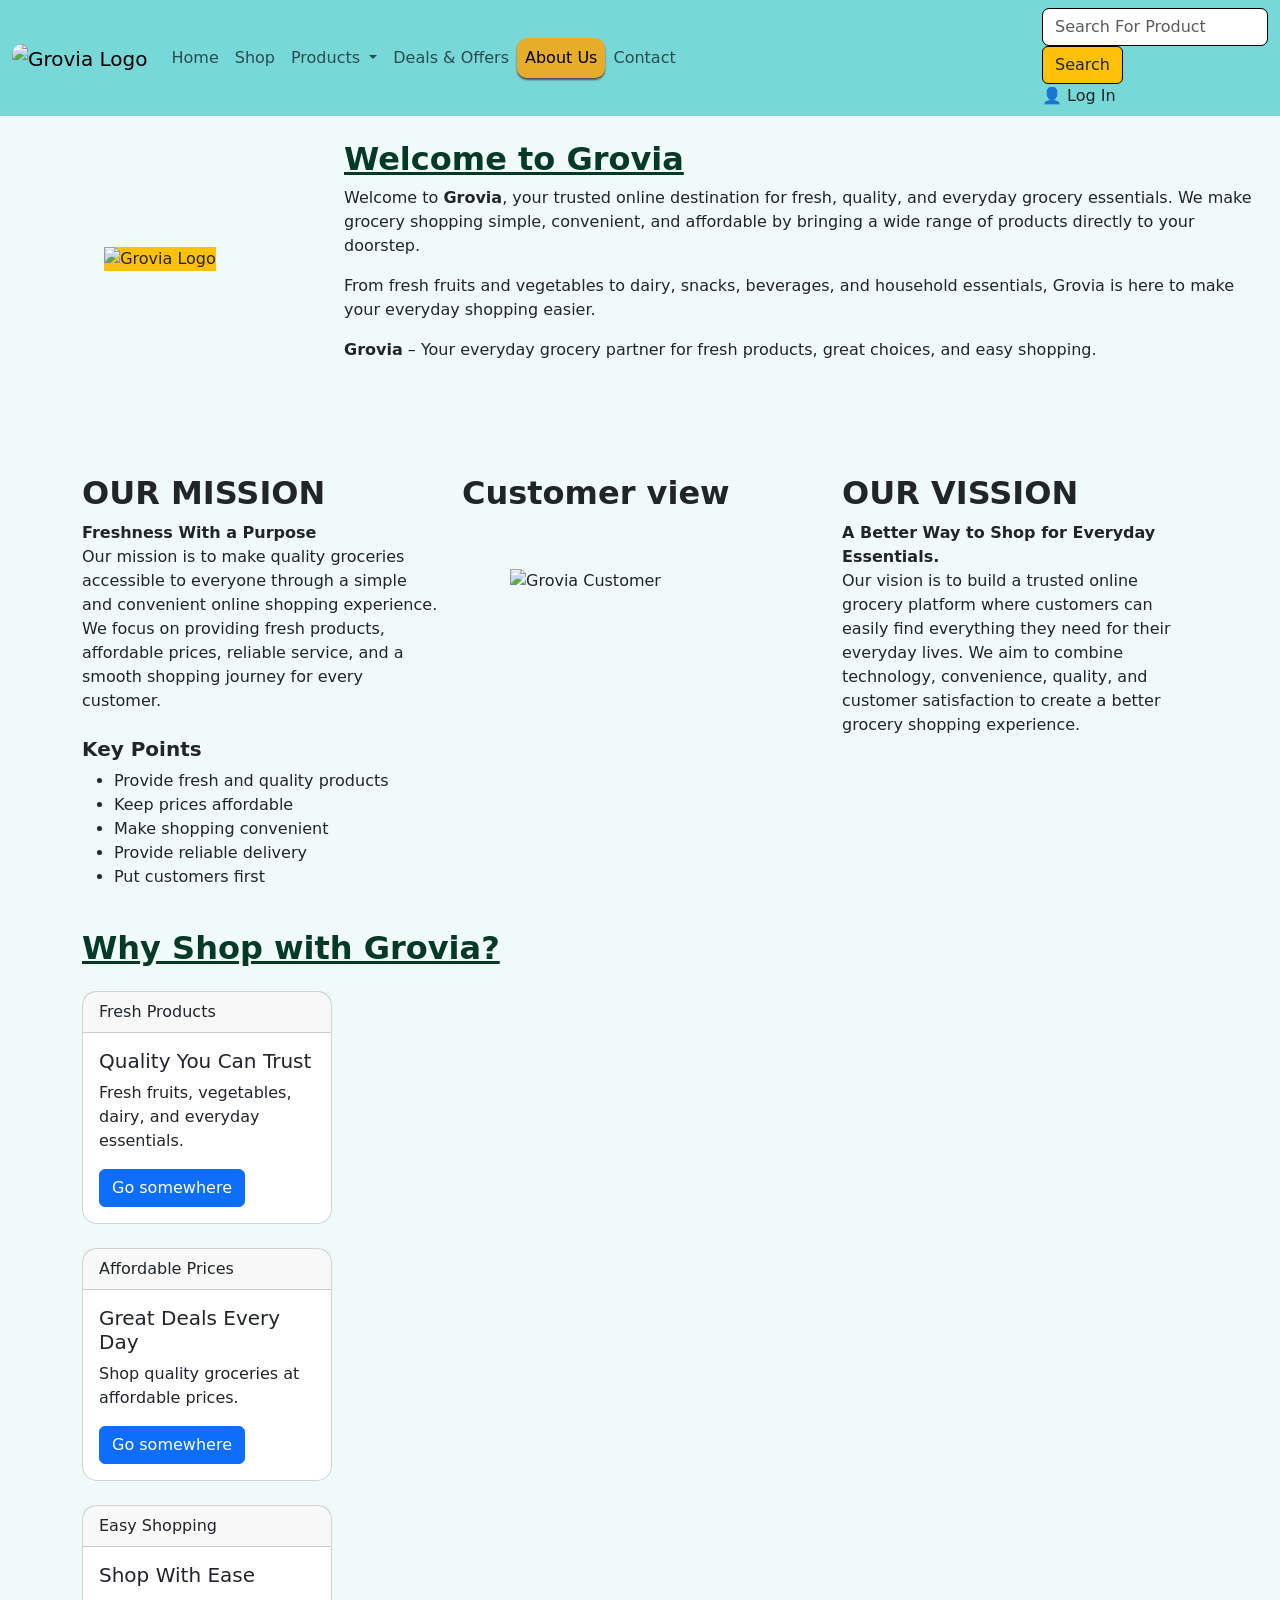
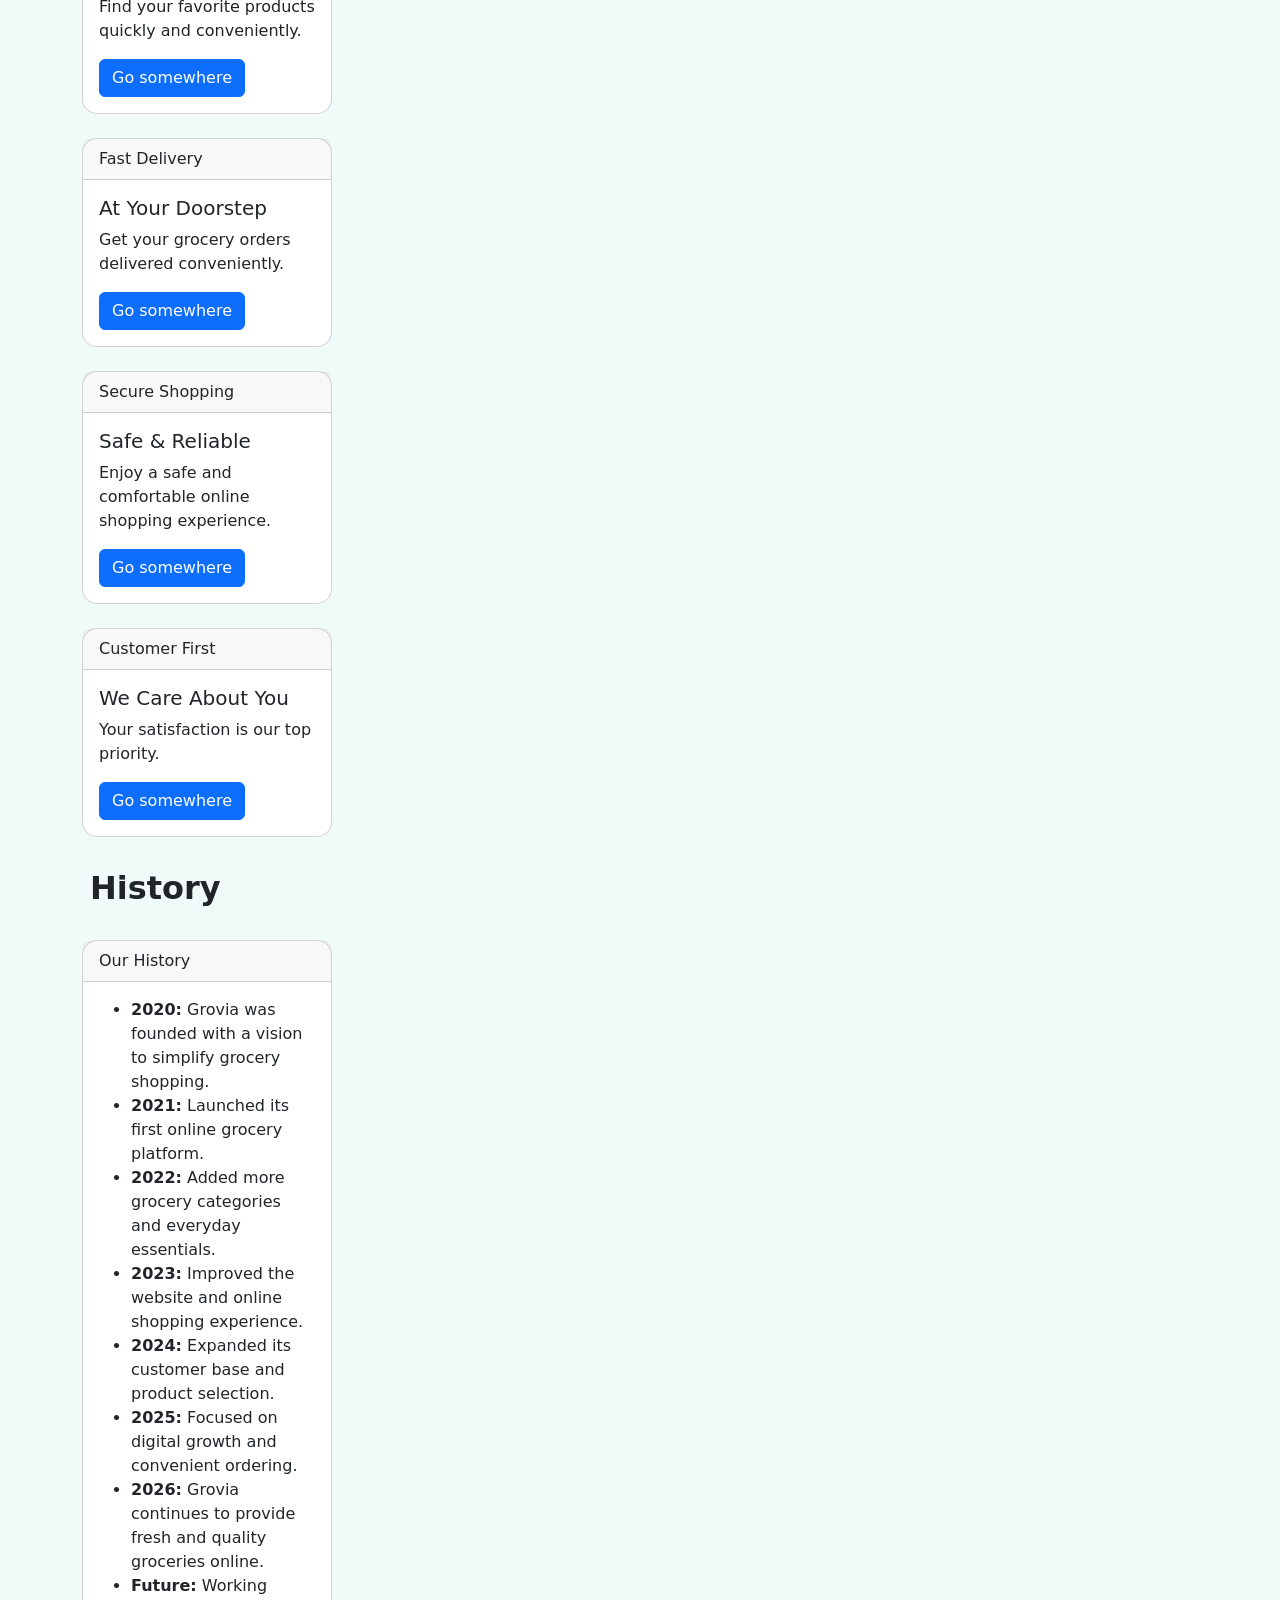
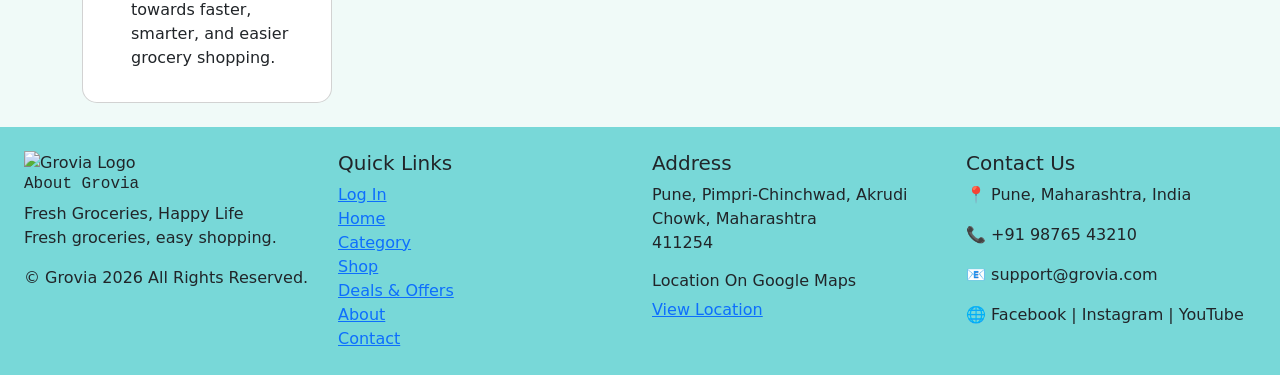
==== about.html @ 3ba9dde8 "Learning and builting the bootstrao website" ====
<!doctype html>
<html lang="en">

<head>

    <meta charset="utf-8">

    <meta name="viewport" content="width=device-width, initial-scale=1">

    <title>Grovia - About Us</title>

    <!-- Bootstrap 5.3 -->

    <link href="https://cdn.jsdelivr.net/npm/bootstrap@5.3.8/dist/css/bootstrap.min.css" rel="stylesheet"
        integrity="sha384-sRIl4kxILFvY47J16cr9ZwB07vP4J8+LH7qKQnuqkuIAvNWLzeN8tE5YBujZqJLB" crossorigin="anonymous">

    <!-- Google Font -->

    <link href="https://fonts.googleapis.com/css2?family=Poppins:wght@400;500;600;700&display=swap" rel="stylesheet">

    <!-- CSS -->

    <link href="css/index.css" rel="stylesheet" type="text/css">

</head>


<body class="body">


    <!-- ================= NAVBAR ================= -->

    <header>

        <nav class="navbar navbar-expand-lg bg-color">

            <div class="container-fluid">


                <!-- Logo -->

                <a class="navbar-brand" href="index.html">

                    <img src="images/logo_3.png" alt="Grovia Logo" class="logo">

                </a>


                <!-- Mobile Menu -->

                <button class="navbar-toggler" type="button" data-bs-toggle="collapse"
                    data-bs-target="#navbarSupportedContent" aria-controls="navbarSupportedContent"
                    aria-expanded="false" aria-label="Toggle navigation">

                    <span class="navbar-toggler-icon"></span>

                </button>


                <!-- Navbar Content -->

                <div class="collapse navbar-collapse" id="navbarSupportedContent">


                    <!-- Navigation -->

                    <ul class="navbar-nav me-auto mb-2 mb-lg-0">

                        <li class="nav-item">

                            <a class="nav-link" href="index.html">
                                Home
                            </a>

                        </li>


                        <li class="nav-item">

                            <a class="nav-link" href="shop.html">
                                Shop
                            </a>

                        </li>


                        <li class="nav-item dropdown">

                            <a class="nav-link dropdown-toggle" href="category.html" role="button"
                                data-bs-toggle="dropdown" aria-expanded="false">

                                Products

                            </a>


                            <ul class="dropdown-menu">

                                <li>
                                    <a class="dropdown-item" href="fruits_vegies.html">
                                        Fruits & Vegetables
                                    </a>
                                </li>

                                <li>
                                    <a class="dropdown-item" href="grains_rice_staples.html">
                                        Grains, Rice & Staples
                                    </a>
                                </li>

                                <li>
                                    <a class="dropdown-item" href="dairy_eggs.html">
                                        Dairy & Eggs
                                    </a>
                                </li>

                                <li>
                                    <a class="dropdown-item" href="bakery.html">
                                        Bakery
                                    </a>
                                </li>

                                <li>
                                    <a class="dropdown-item" href="spices.html">
                                        Masala & Spices
                                    </a>
                                </li>

                                <li>
                                    <a class="dropdown-item" href="snacks&biscuits.html">
                                        Snacks & Biscuits
                                    </a>
                                </li>

                                <li>
                                    <a class="dropdown-item" href="frozen.html">
                                        Frozen & Ready Food
                                    </a>
                                </li>

                                <li>
                                    <a class="dropdown-item" href="beaverages.html">
                                        Beverages
                                    </a>
                                </li>

                            </ul>

                        </li>


                        <li class="nav-item">

                            <a class="nav-link" href="deals_and_offers.html">
                                Deals & Offers
                            </a>

                        </li>


                        <li class="nav-item">

                            <a class="nav-link active bg_color_1" href="about.html">
                                About Us
                            </a>

                        </li>


                        <li class="nav-item">

                            <a class="nav-link" href="contact.html">
                                Contact
                            </a>

                        </li>

                    </ul>


                    <!-- Search + Login -->

                    <div class="nav-right">


                        <form class="search-form" role="search">

                            <input class="form-control area" type="search" placeholder="Search For Product"
                                aria-label="Search">

                            <button class="btn btn-color btn_hover" type="submit">
                                Search
                            </button>

                        </form>


                        <a class="nav-link login-link" href="login.html">

                            👤 Log In

                        </a>

                    </div>

                </div>

            </div>

        </nav>

    </header>


    <!-- ================= MAIN ================= -->

    <main class="main-bg">


        <!-- ================= WELCOME SECTION ================= -->

        <section>

            <div class="container-fluid">

                <div class="row align-items-center">


                    <!-- Logo -->

                    <div class="col-12 col-md-3 mb-4 text-center">

                        <img src="images/logo_3.png" alt="Grovia Logo" class="img-fluid about-logo bg-warning">

                    </div>


                    <!-- Content -->

                    <div class="col-12 col-md-9 p-4 mb-4">

                        <h2 class="fw-bold text-col">
                            Welcome to Grovia
                        </h2>


                        <p>

                            Welcome to <b>Grovia</b>, your trusted online
                            destination for fresh, quality, and everyday
                            grocery essentials. We make grocery shopping
                            simple, convenient, and affordable by bringing
                            a wide range of products directly to your
                            doorstep.

                        </p>


                        <p>

                            From fresh fruits and vegetables to dairy,
                            snacks, beverages, and household essentials,
                            Grovia is here to make your everyday shopping
                            easier.

                        </p>


                        <p>

                            <b>Grovia</b> – Your everyday grocery partner
                            for fresh products, great choices, and easy
                            shopping.

                        </p>

                    </div>

                </div>

            </div>

        </section>


        <!-- ================= MISSION ================= -->

        <section class="histort-bg-color">

            <div class="container-fluid ab-us mb-4">

                <div class="container">

                    <div class="row">

                        <div class="col-12 col-md-4">

                            <h2 class="mt-5 fw-bold">
                                OUR MISSION
                            </h2>


                            <b>
                                Freshness With a Purpose
                            </b>


                            <p>

                                Our mission is to make quality groceries
                                accessible to everyone through a simple
                                and convenient online shopping experience.
                                We focus on providing fresh products,
                                affordable prices, reliable service,
                                and a smooth shopping journey for every
                                customer.

                            </p>


                            <h5 class="mt-4 fw-bold">
                                Key Points
                            </h5>


                            <ul>

                                <li>
                                    Provide fresh and quality products
                                </li>

                                <li>
                                    Keep prices affordable
                                </li>

                                <li>
                                    Make shopping convenient
                                </li>

                                <li>
                                    Provide reliable delivery
                                </li>

                                <li>
                                    Put customers first
                                </li>

                            </ul>

                        </div>


                        <!-- Empty columns kept from original -->

                        <div class="col-12 col-md-4 mb-4 mt-4">

                            <h2 class="mt-4 fw-bold">Customer view</h2>

                            <img src="images/about_img.png" alt="Grovia Customer" class="img-fluid about-image p-5">

                        </div>

                        <div class="col-12 col-md-4">
                            <h2 class="mt-5 fw-bold">
                                OUR VISSION
                            </h2>


                            <b>
                                A Better Way to Shop for Everyday Essentials.
                            </b>


                            <p>

                                Our vision is to build a trusted online grocery platform where customers can easily find
                                everything they need for their everyday lives. We aim to combine technology,
                                convenience, quality, and customer satisfaction to create a better grocery shopping
                                experience.

                            </p>



                        </div>

                    </div>

                </div>

            </div>

        </section>

        <section>
            <div class="container">
                <h2 class="fw-bold text-col">
                    Why Shop with Grovia?
                </h2>

                <h6> </h6>
                <div class="col-md-9 mt-4 mb-4">
                    <div class="card">
                        <div class="card-header">
                            Fresh Products
                        </div>
                        <div class="card-body">
                            <h5 class="card-title">Quality You Can Trust</h5>
                            <p class="card-text">Fresh fruits, vegetables, dairy, and everyday essentials.
                            </p>
                            <a href="#" class="btn btn-primary">Go somewhere</a>
                        </div>
                    </div>
                </div>
                <div class="col-md-9  mt-4 mb-4">
                    <div class="card">
                        <div class="card-header">
                            Affordable Prices
                        </div>
                        <div class="card-body">
                            <h5 class="card-title">Great Deals Every Day</h5>
                            <p class="card-text">Shop quality groceries at affordable prices.
                            </p>
                            <a href="#" class="btn btn-primary">Go somewhere</a>
                        </div>
                    </div>
                </div>
                <div class="col-md-9  mt-4 mb-4">
                    <div class="card">
                        <div class="card-header">
                            Easy Shopping
                        </div>
                        <div class="card-body">
                            <h5 class="card-title">Shop With Ease</h5>
                            <p class="card-text">Find your favorite products quickly and conveniently.
                            </p>
                            <a href="#" class="btn btn-primary">Go somewhere</a>
                        </div>
                    </div>
                </div>
                <div class="col-md-9  mt-4 mb-4">
                    <div class="card">
                        <div class="card-header">
                            Fast Delivery
                        </div>
                        <div class="card-body">
                            <h5 class="card-title">At Your Doorstep</h5>
                            <p class="card-text">Get your grocery orders delivered conveniently.
                            </p>
                            <a href="#" class="btn btn-primary">Go somewhere</a>
                        </div>
                    </div>
                </div>
                <div class="col-md-9  mt-4 mb-4">
                    <div class="card">
                        <div class="card-header">
                            Secure Shopping
                        </div>
                        <div class="card-body">
                            <h5 class="card-title">Safe & Reliable</h5>
                            <p class="card-text">Enjoy a safe and comfortable online shopping experience.</p>
                            <a href="#" class="btn btn-primary">Go somewhere</a>
                        </div>
                    </div>
                </div>
                <div class="col-md-9 mt-4 mb-4">
                    <div class="card">
                        <div class="card-header">
                            Customer First
                        </div>
                        <div class="card-body">
                            <h5 class="card-title">We Care About You</h5>
                            <p class="card-text">Your satisfaction is our top priority.
                            </p>
                            <a href="#" class="btn btn-primary">Go somewhere</a>
                        </div>
                    </div>
                </div>



            </div>


        </section>

        <section class="histort-bg-color mt-4 ">
            <div class="container mt-4 ">
                <h2 class="fw-bold mb-4  p-2">History</h2>
                <div class="card">
                    <div class="card-header">
                        Our History
                    </div>

                    <div class="card-body">
                        <ul>
                            <li><b>2020:</b> Grovia was founded with a vision to simplify grocery shopping.</li>
                            <li><b>2021:</b> Launched its first online grocery platform.</li>
                            <li><b>2022:</b> Added more grocery categories and everyday essentials.</li>
                            <li><b>2023:</b> Improved the website and online shopping experience.</li>
                            <li><b>2024:</b> Expanded its customer base and product selection.</li>
                            <li><b>2025:</b> Focused on digital growth and convenient ordering.</li>
                            <li><b>2026:</b> Grovia continues to provide fresh and quality groceries online.</li>
                            <li><b>Future:</b> Working towards faster, smarter, and easier grocery shopping.</li>
                        </ul>
                    </div>
                </div>


            </div>
            <footer>

                <div class="container-fluid mt-4 p-4 footer_bg">

                    <div class="row g-4">


                        <!-- About -->

                        <div class="col-12 col-sm-6 col-md-3">

                            <img src="images/logo_3.png" alt="Grovia Logo" class="img-fluid footer-logo">

                            <h6 class="font-monospace">
                                About Grovia
                            </h6>

                            <p class="fw-normal">
                                Fresh Groceries, Happy Life<br>
                                Fresh groceries, easy shopping.
                            </p>

                            <p>
                                &copy; Grovia 2026 All Rights Reserved.
                            </p>

                        </div>


                        <!-- Quick Links -->

                        <div class="col-12 col-sm-6 col-md-3 mt-4">

                            <h5>
                                Quick Links
                            </h5>

                            <a href="login.html">Log In</a><br>
                            <a href="index.html">Home</a><br>
                            <a href="category.html">Category</a><br>
                            <a href="shop.html">Shop</a><br>
                            <a href="deals_and_offers.html">
                                Deals & Offers
                            </a><br>
                            <a href="about.html">About</a><br>
                            <a href="contact.html">Contact</a>

                        </div>


                        <!-- Address -->

                        <div class="col-12 col-sm-6 col-md-3 mt-4">

                            <h5>
                                Address
                            </h5>

                            <p>
                                Pune, Pimpri-Chinchwad, Akrudi
                                <br>
                                Chowk, Maharashtra
                                <br>
                                411254
                            </p>

                            <h6>
                                Location On Google Maps
                            </h6>

                            <a href="https://maps.app.goo.gl/uKdk3tE8tC76kfeY9" target="_blank">
                                View Location
                            </a>

                        </div>


                        <!-- Contact -->

                        <div class="col-12 col-sm-6 col-md-3 mt-4">

                            <h5>
                                Contact Us
                            </h5>

                            <p>
                                📍 Pune, Maharashtra, India
                            </p>

                            <p>
                                📞 +91 98765 43210
                            </p>

                            <p>
                                📧 support@grovia.com
                            </p>

                            <p>
                                🌐 Facebook | Instagram | YouTube
                            </p>

                        </div>

                    </div>

                </div>

            </footer>

        </section>

    </main>


    <!-- Bootstrap JS -->

    <script src="https://cdn.jsdelivr.net/npm/bootstrap@5.3.8/dist/js/bootstrap.bundle.min.js"
        integrity="sha384-FKyoEForCGlyvwx9Hj09JcYn3nv7wiPVlz7YYwJrWVcXK/BmnVDxM+D2scQbITxI" crossorigin="anonymous">
        </script>

</body>

</html>
---- css/index.css ----
.bg-color {
    background-color: rgb(120, 216, 216);
}

.logo {
    width: 100px;
    height: 60px;
    border-radius: 10px;
}

.btn-color {
    background-color: #FFC107;
    border: 1px solid black;
}

.btn_hover:hover {
    color: black;
    background-color: #DA9100;
}



.area:hover {
    border: 2px solid black;
    background-color: rgb(241, 238, 238);
}

.area {
    border: 1px solid black;
    border-radius: 7px;
}

.bg_color_1 {
    background-color: rgb(230, 173, 42);
    border-radius: 10px;
    box-shadow: 0px 2px 2px rgb(81, 80, 84);
}

.align {
    align-items: center;
}

.slider {
    width: 100%;
    height: 500px;
    object-fit: fill;
}

.border_slider {
    border: 1px solid black;
    box-shadow: 2px 2px 2px gray;
}

.main-bg {
    background-color: #F0FAF8;
}

.text-col {
    color: #043927;
    text-decoration-line: underline;
}

.card {
    width: 250px;
    border-radius: 15px;
}

.c_hover:hover {
    background-color: rgb(227, 225, 225);
    box-shadow: 1px 2px 1px #816bc1;

}

.bg-prod {
    background-color: rgb(209, 235, 255);

}

.footer_bg {
    background-color: rgb(120, 216, 216);
}
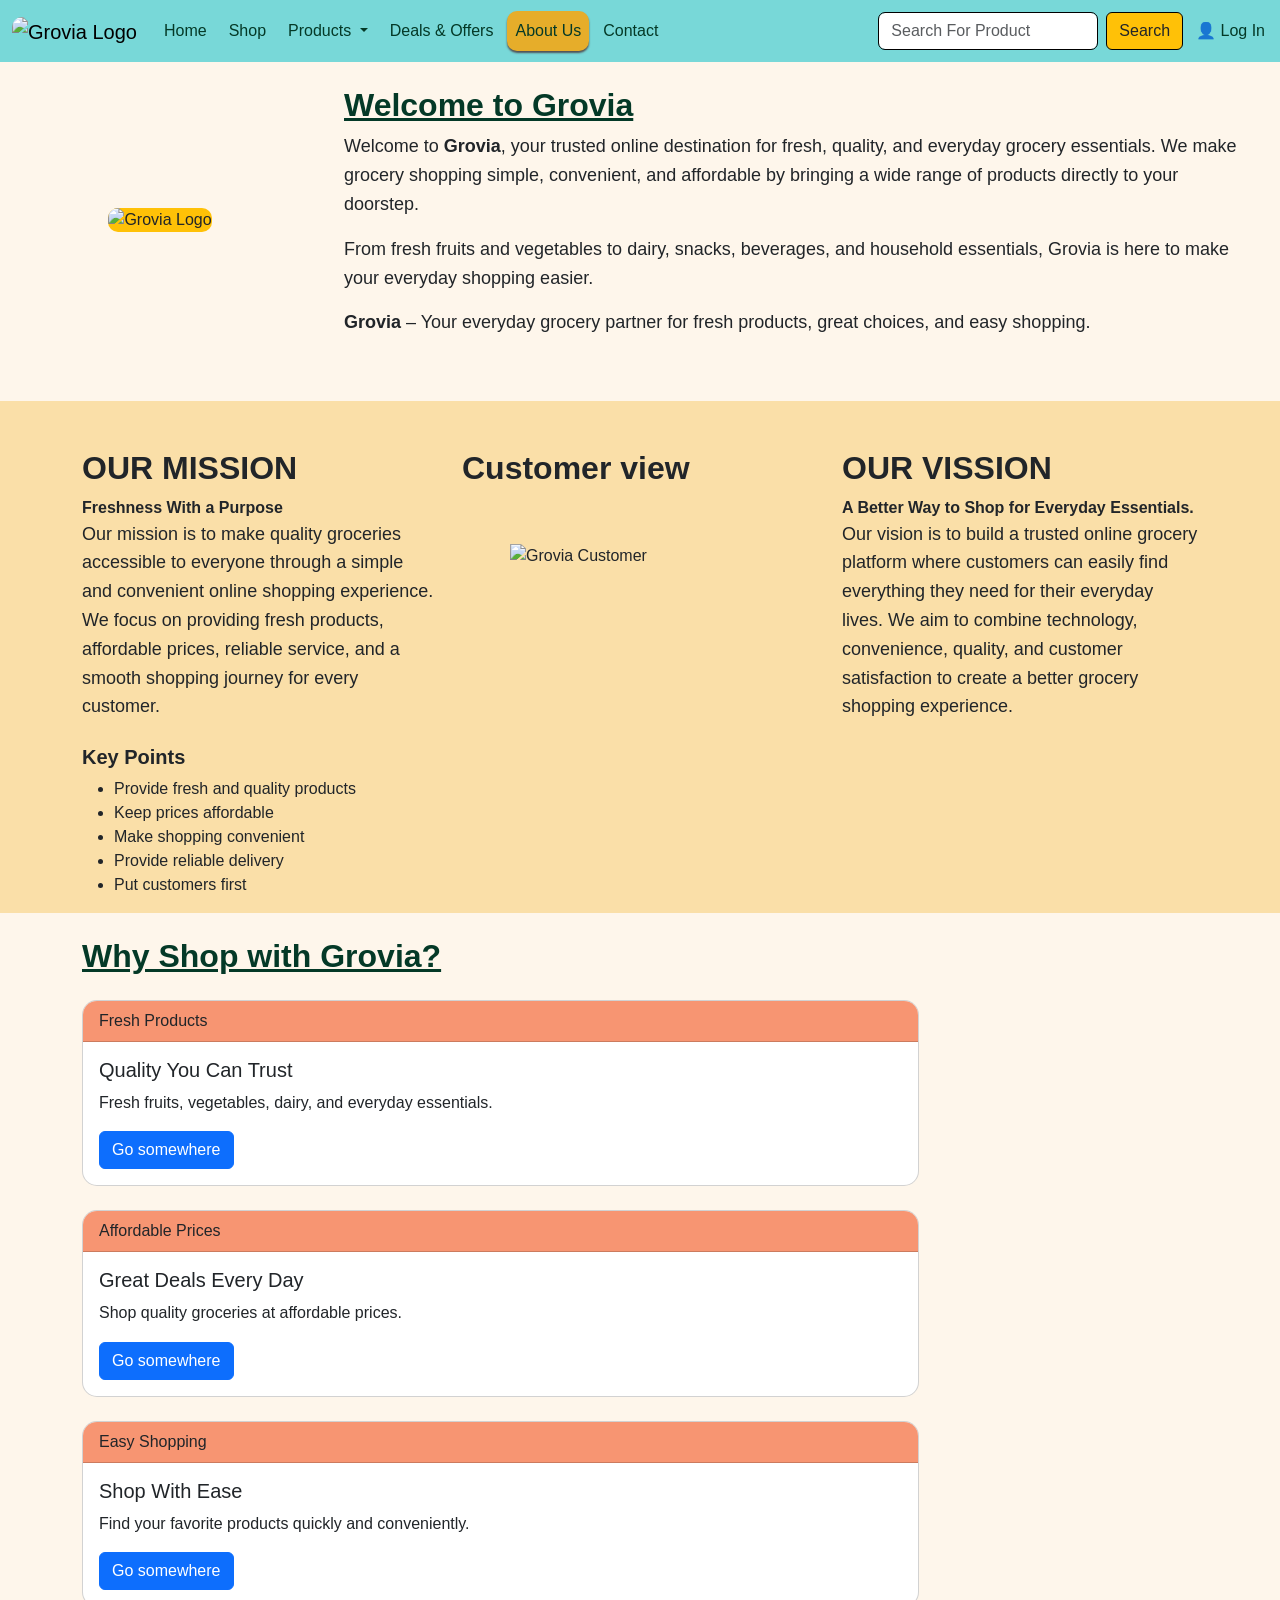
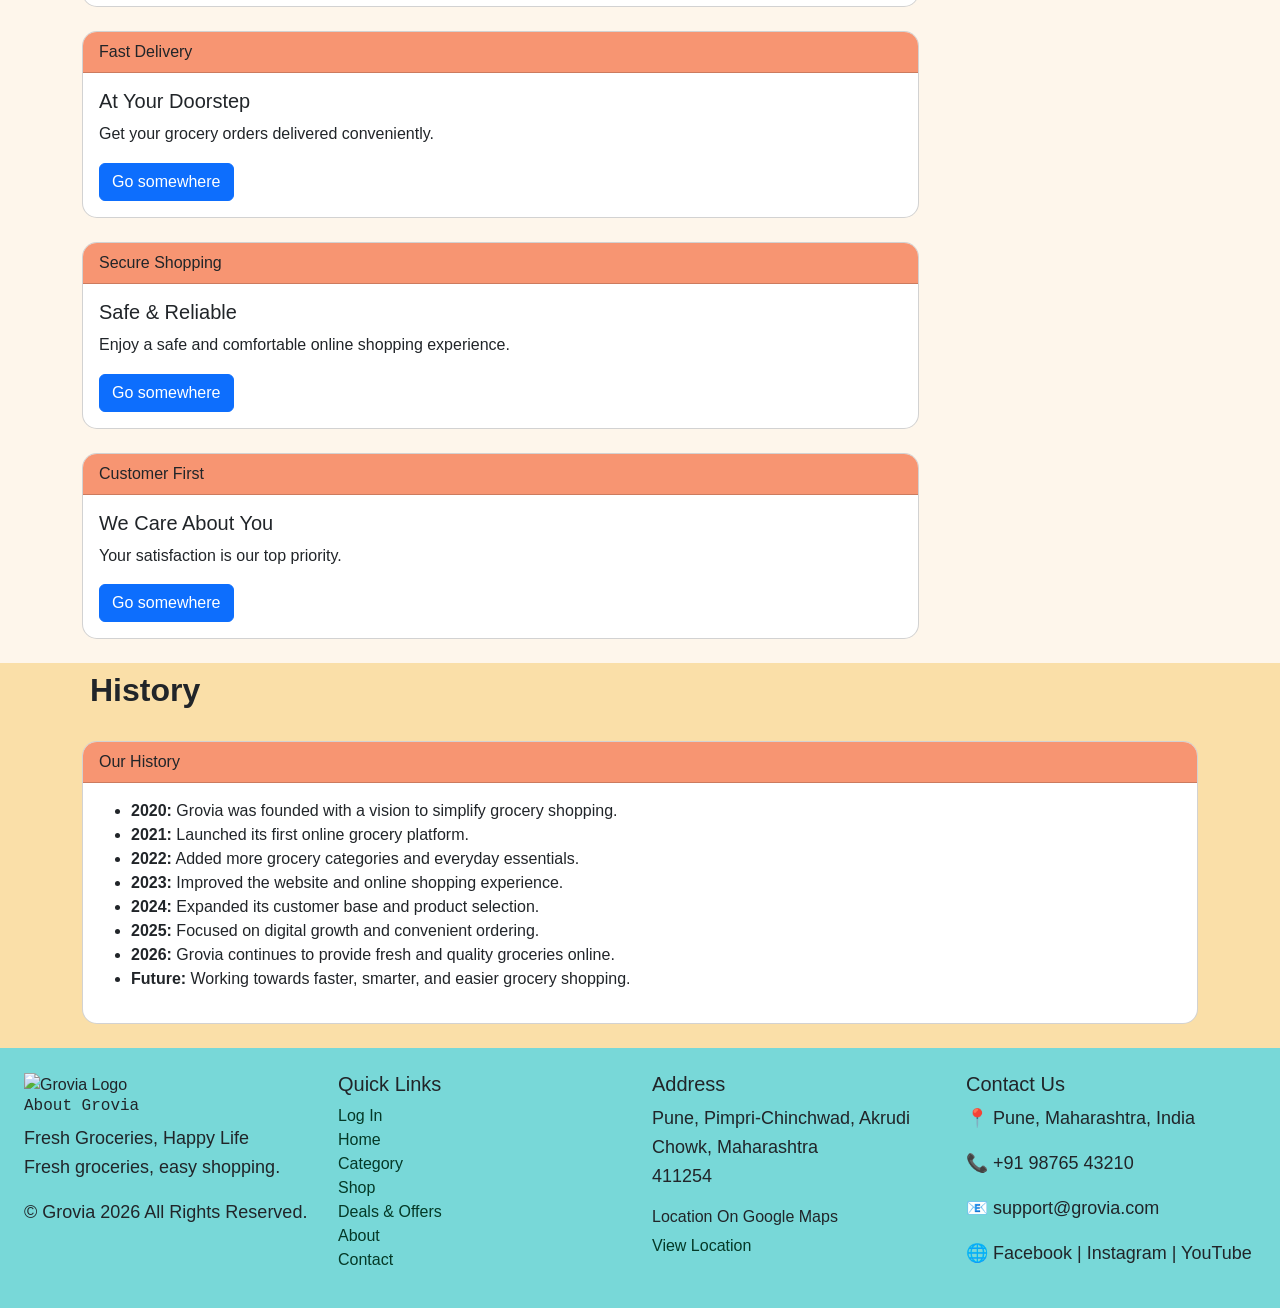
==== commit c0fd4b60: "Made new changes in project" ====
--- a/about.html
+++ b/about.html
@@ -13,6 +13,8 @@
 
     <link href="https://cdn.jsdelivr.net/npm/bootstrap@5.3.8/dist/css/bootstrap.min.css" rel="stylesheet"
         integrity="sha384-sRIl4kxILFvY47J16cr9ZwB07vP4J8+LH7qKQnuqkuIAvNWLzeN8tE5YBujZqJLB" crossorigin="anonymous">
+
+    <link rel="stylesheet" href="https://cdn.jsdelivr.net/npm/bootstrap-icons@1.13.1/font/bootstrap-icons.min.css">
 
     <!-- Google Font -->
 
--- a/css/index.css
+++ b/css/index.css
@@ -1,3 +1,33 @@
+/* ========================================
+   GENERAL
+======================================== */
+
+* {
+    box-sizing: border-box;
+}
+
+html {
+    width: 100%;
+    overflow-x: hidden;
+}
+
+body {
+    margin: 0;
+    padding: 0;
+    width: 100%;
+    overflow-x: hidden;
+    font-family: 'Poppins', sans-serif;
+}
+
+.main-bg {
+    background-color: rgb(254, 246, 235);
+}
+
+
+/* ========================================
+   NAVBAR
+======================================== */
+
 .bg-color {
     background-color: rgb(120, 216, 216);
 }
@@ -6,29 +36,27 @@
     width: 100px;
     height: 60px;
     border-radius: 10px;
-}
-
-.btn-color {
-    background-color: #FFC107;
-    border: 1px solid black;
-}
-
-.btn_hover:hover {
-    color: black;
-    background-color: #DA9100;
-}
-
-
-
-.area:hover {
-    border: 2px solid black;
-    background-color: rgb(241, 238, 238);
-}
-
-.area {
-    border: 1px solid black;
-    border-radius: 7px;
-}
+    object-fit: contain;
+}
+
+
+/* Navbar links */
+
+.nav-link {
+    color: #043927 !important;
+    font-weight: 500;
+    margin: 3px;
+    border-radius: 10px;
+    transition: 0.3s;
+}
+
+.nav-link:hover {
+    color: black !important;
+    background-color: rgb(230, 173, 42);
+}
+
+
+/* Active link */
 
 .bg_color_1 {
     background-color: rgb(230, 173, 42);
@@ -36,14 +64,72 @@
     box-shadow: 0px 2px 2px rgb(81, 80, 84);
 }
 
-.align {
+
+/* Mobile navbar button */
+
+.navbar-toggler {
+    border: 2px solid #043927;
+}
+
+.navbar-toggler:focus {
+    box-shadow: none;
+}
+
+
+/* ========================================
+   SEARCH + LOGIN
+======================================== */
+
+.nav-right {
+    display: flex;
     align-items: center;
-}
+    gap: 10px;
+}
+
+.search-form {
+    display: flex;
+    align-items: center;
+    gap: 8px;
+}
+
+.area {
+    width: 220px;
+    border: 1px solid black;
+    border-radius: 7px;
+}
+
+.area:hover {
+    border: 2px solid black;
+    background-color: rgb(241, 238, 238);
+}
+
+
+/* Search button */
+
+.btn-color {
+    background-color: #FFC107;
+    border: 1px solid black;
+    white-space: nowrap;
+}
+
+.btn_hover:hover {
+    color: black;
+    background-color: #DA9100;
+}
+
+.login-link {
+    white-space: nowrap;
+}
+
+
+/* ========================================
+   SLIDER
+======================================== */
 
 .slider {
     width: 100%;
     height: 500px;
-    object-fit: fill;
+    object-fit: cover;
 }
 
 .border_slider {
@@ -51,31 +137,339 @@
     box-shadow: 2px 2px 2px gray;
 }
 
-.main-bg {
-    background-color: #F0FAF8;
+
+/* ========================================
+   ABOUT SECTION
+======================================== */
+
+.about-logo {
+    width: 220px;
+    max-width: 80%;
+    border-radius: 10px;
 }
 
 .text-col {
     color: #043927;
-    text-decoration-line: underline;
-}
+    text-decoration: underline;
+}
+
+
+/* Paragraph */
+
+p {
+    font-size: 18px;
+    line-height: 1.6;
+}
+
+/*Image*/
+
+.about-image {
+    width: 100%;
+    height: auto;
+}
+
+
+
+/* ========================================
+   PRODUCTS
+======================================== */
+
+.bg-prod {
+    background-color: rgb(246, 235, 215);
+    padding-top: 1px;
+}
+
+
+/* Card */
 
 .card {
-    width: 250px;
+    width: 100%;
+    height: 100%;
     border-radius: 15px;
-}
+    overflow: hidden;
+}
+
+.card-header {
+    background-color: rgb(247, 149, 114)
+}
+
+/* Card hover */
 
 .c_hover:hover {
     background-color: rgb(227, 225, 225);
-    box-shadow: 1px 2px 1px #816bc1;
-
-}
-
-.bg-prod {
-    background-color: rgb(209, 235, 255);
-
-}
+    box-shadow: 1px 2px 8px #d3d0dc;
+}
+
+
+/* Product image */
+
+.product-img {
+    width: 100%;
+    height: 200px;
+    object-fit: contain;
+    padding: 10px;
+}
+
+
+/* Product paragraph */
+
+.card-text {
+    font-size: 16px;
+}
+
+
+/* ========================================
+   FOOTER
+======================================== */
 
 .footer_bg {
     background-color: rgb(120, 216, 216);
+}
+
+.footer-logo {
+    width: 200px;
+    max-width: 100%;
+}
+
+footer a {
+    color: #043927;
+    text-decoration: none;
+}
+
+footer a:hover {
+    color: #DA9100;
+    text-decoration: underline;
+}
+
+
+/* ========================================
+   TABLET
+   768px - 991px
+======================================== */
+
+@media (max-width: 991.98px) {
+
+
+    /* Navbar */
+
+    .navbar-nav {
+        padding-top: 10px;
+    }
+
+    .nav-right {
+        width: 100%;
+        display: flex;
+        flex-direction: column;
+        align-items: stretch;
+        margin-top: 10px;
+        padding-bottom: 10px;
+    }
+
+
+    /* Search */
+
+    .search-form {
+        width: 100%;
+    }
+
+    .area {
+        width: 100%;
+        min-width: 0;
+    }
+
+
+    /* Login */
+
+    .login-link {
+        width: 100%;
+        text-align: center;
+    }
+
+
+    /* Slider */
+
+    .slider {
+        height: 350px;
+    }
+
+
+    /* About logo */
+
+    .about-logo {
+        width: 180px;
+    }
+
+}
+
+
+/* ========================================
+   MOBILE
+   Below 768px
+======================================== */
+
+@media (max-width: 767.98px) {
+
+
+    /* Navbar logo */
+
+    .logo {
+        width: 90px;
+        height: 55px;
+    }
+
+
+    /* Navbar links */
+
+    .nav-link {
+        padding: 8px 12px;
+    }
+
+
+    /* Slider */
+
+    .slider {
+        height: 220px;
+        object-fit: cover;
+    }
+
+    .border_slider {
+        box-shadow: none;
+    }
+
+
+    /* About */
+
+    .about-section {
+        padding: 10px 0;
+    }
+
+    .about-logo {
+        width: 160px;
+    }
+
+    .about-section p {
+        font-size: 16px;
+    }
+
+    .text-col {
+        font-size: 24px;
+    }
+
+
+    /* Products */
+
+    .bg-prod h3 {
+        font-size: 22px;
+    }
+
+    .product-img {
+        height: 180px;
+    }
+
+    .card-text {
+        font-size: 15px;
+    }
+
+
+    /* Footer */
+
+    .footer_bg {
+        text-align: center;
+    }
+
+    .footer-logo {
+        width: 160px;
+    }
+
+    footer p {
+        font-size: 15px;
+    }
+
+}
+
+
+/* ========================================
+   SMALL MOBILE
+   Below 576px
+======================================== */
+
+@media (max-width: 575.98px) {
+
+
+    /* Container */
+
+    .container-fluid {
+        padding-left: 12px;
+        padding-right: 12px;
+    }
+
+
+    /* Logo */
+
+    .logo {
+        width: 80px;
+        height: 50px;
+    }
+
+
+    /* Search */
+
+    .search-form {
+        width: 100%;
+        display: flex;
+        flex-direction: column;
+        gap: 8px;
+    }
+
+    .area {
+        width: 100%;
+        height: 42px;
+    }
+
+    .search-form .btn {
+        width: 100%;
+        height: 42px;
+    }
+
+
+    /* Slider */
+
+    .slider {
+        height: 180px;
+    }
+
+
+    /* About */
+
+    .text-col {
+        font-size: 22px;
+    }
+
+    .about-section p {
+        font-size: 15px;
+    }
+
+
+    /* Product */
+
+    .product-img {
+        height: 200px;
+    }
+
+
+    /* Footer */
+
+    .footer_bg {
+        padding: 25px 15px !important;
+    }
+
+    footer h5 {
+        margin-top: 10px;
+    }
+
+}
+
+.histort-bg-color {
+
+    background-color: #fadfa8;
 }
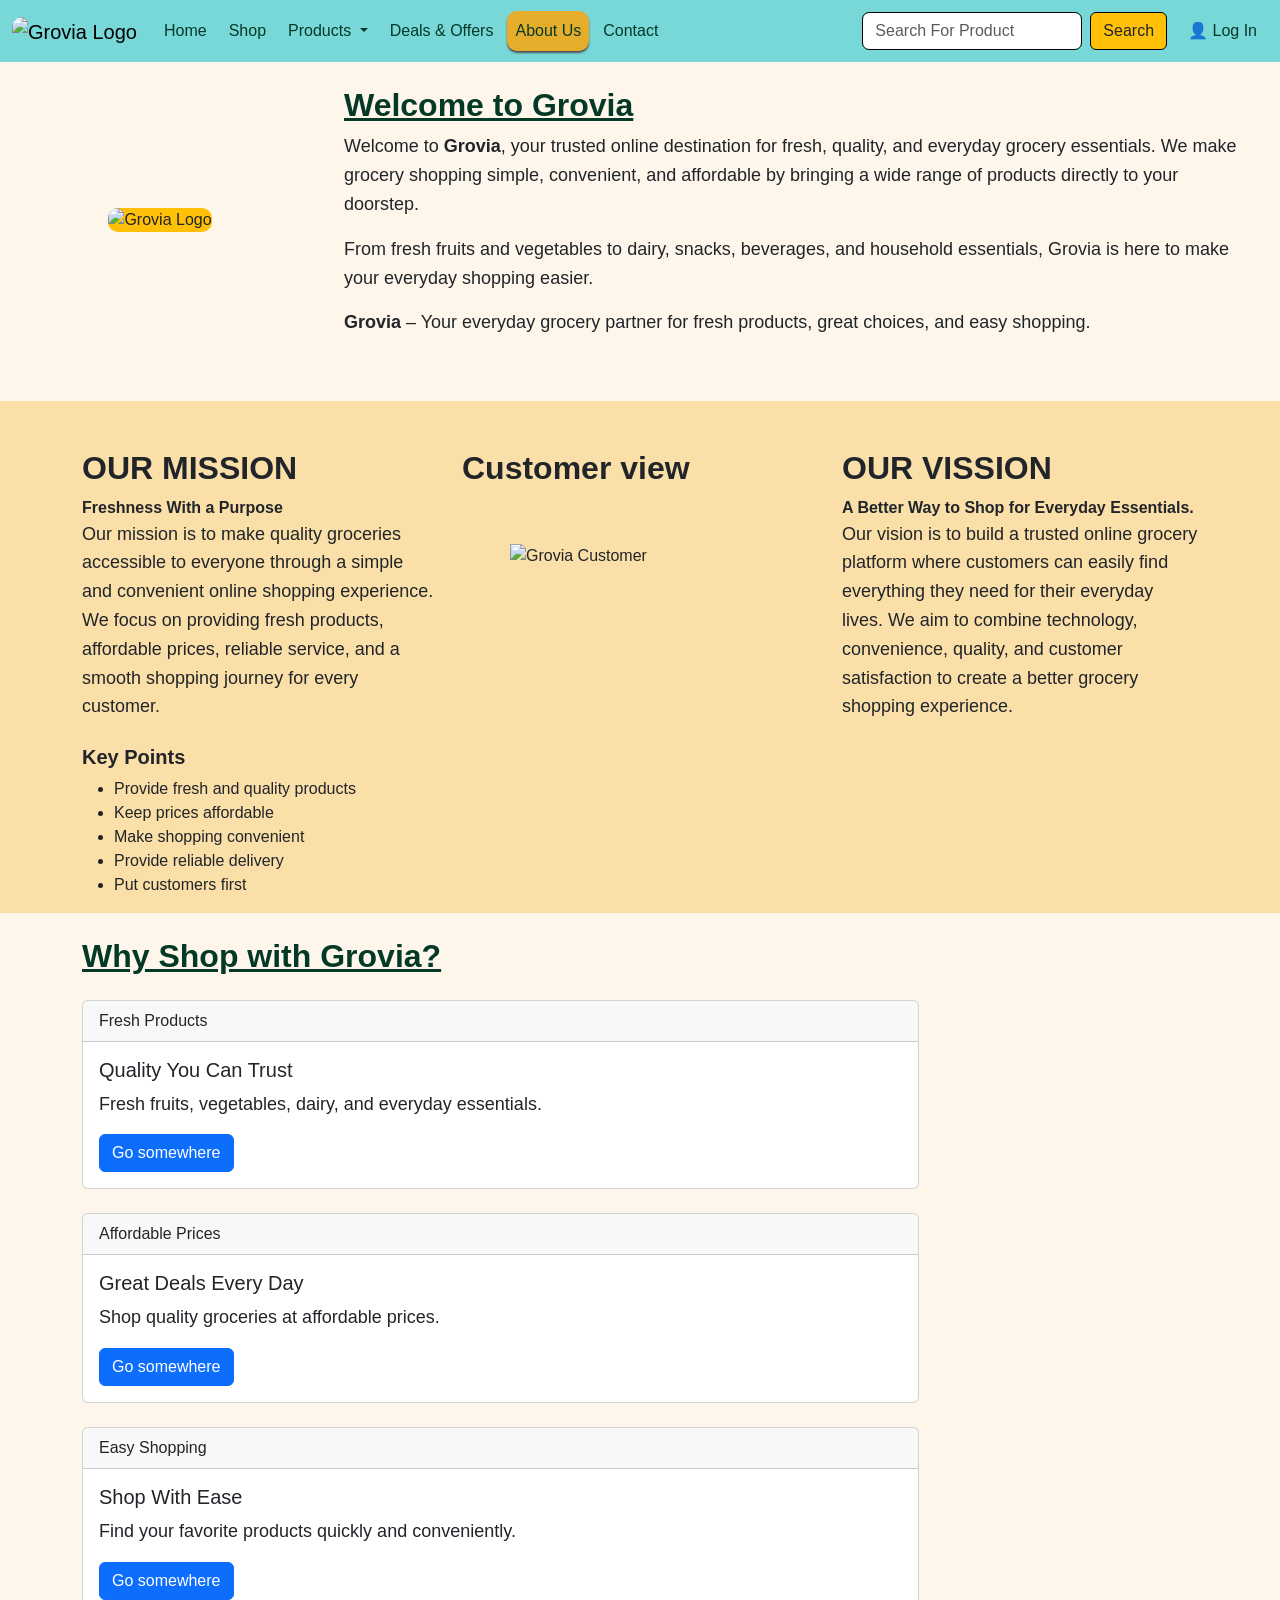
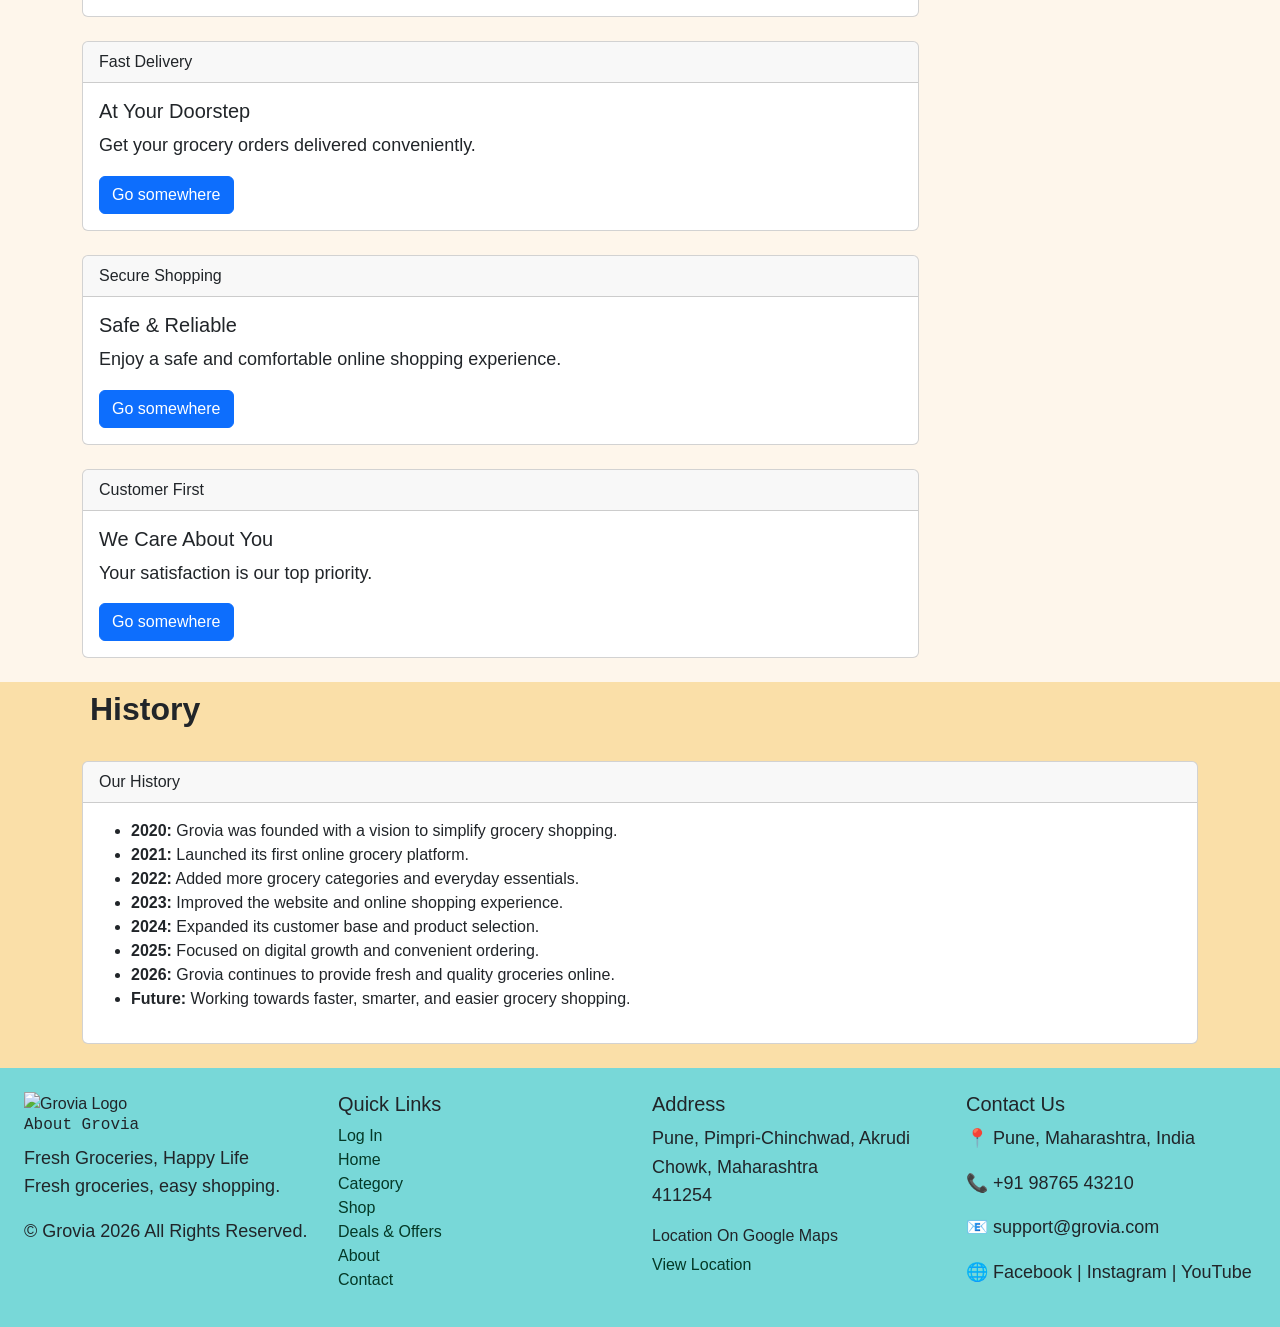
==== commit 39ea7549: "Bootstrap Project (Grovia)" ====
--- a/about.html
+++ b/about.html
@@ -15,6 +15,7 @@
         integrity="sha384-sRIl4kxILFvY47J16cr9ZwB07vP4J8+LH7qKQnuqkuIAvNWLzeN8tE5YBujZqJLB" crossorigin="anonymous">
 
     <link rel="stylesheet" href="https://cdn.jsdelivr.net/npm/bootstrap-icons@1.13.1/font/bootstrap-icons.min.css">
+
 
     <!-- Google Font -->
 
@@ -197,7 +198,7 @@
                         </form>
 
 
-                        <a class="nav-link login-link" href="login.html">
+                        <a class="nav-link login-link p-2" href="login.html">
 
                             👤 Log In
 
--- a/css/index.css
+++ b/css/index.css
@@ -1,6 +1,6 @@
-/* ========================================
+/* =-=-=-=-=-=-=-=-==-==-===-==-===-==-=-====-=-=-=-=-=-=-=--=-=-=-=-=-=-===-=-=-=-=-=-=--=-=
    GENERAL
-======================================== */
+=-=-=-=-=-=-=-=-==-==-===-==-===-==-=-====-=-=-=-=-=-=-=--=-=-=-=-=-=-===-=-=-=-=-=-=--=-= */
 
 * {
     box-sizing: border-box;
@@ -24,9 +24,9 @@
 }
 
 
-/* ========================================
+/* =-=-=-=-=-=-=-=-==-==-===-==-===-==-=-====-=-=-=-=-=-=-=--=-=-=-=-=-=-===-=-=-=-=-=-=--=-=
    NAVBAR
-======================================== */
+=-=-=-=-=-=-=-=-==-==-===-==-===-==-=-====-=-=-=-=-=-=-=--=-=-=-=-=-=-===-=-=-=-=-=-=--=-= */
 
 .bg-color {
     background-color: rgb(120, 216, 216);
@@ -76,9 +76,9 @@
 }
 
 
-/* ========================================
+/* =-=-=-=-=-=-=-=-==-==-===-==-===-==-=-====-=-=-=-=-=-=-=--=-=-=-=-=-=-===-=-=-=-=-=-=--=-=
    SEARCH + LOGIN
-======================================== */
+=-=-=-=-=-=-=-=-==-==-===-==-===-==-=-====-=-=-=-=-=-=-=--=-=-=-=-=-=-===-=-=-=-=-=-=--=-= */
 
 .nav-right {
     display: flex;
@@ -122,25 +122,26 @@
 }
 
 
-/* ========================================
+/* =-=-=-=-=-=-=-=-==-==-===-==-===-==-=-====-=-=-=-=-=-=-=--=-=-=-=-=-=-===-=-=-=-=-=-=--=-=
    SLIDER
-======================================== */
+=-=-=-=-=-=-=-=-==-==-===-==-===-==-=-====-=-=-=-=-=-=-=--=-=-=-=-=-=-===-=-=-=-=-=-=--=-= */
 
 .slider {
     width: 100%;
     height: 500px;
-    object-fit: cover;
+    object-position: fit;
 }
 
 .border_slider {
     border: 1px solid black;
     box-shadow: 2px 2px 2px gray;
-}
-
-
-/* ========================================
+    border-radius: 0px 0px 40px 0px;
+}
+
+
+/* =-=-=-=-=-=-=-=-==-==-===-==-===-==-=-====-=-=-=-=-=-=-=--=-=-=-=-=-=-===-=-=-=-=-=-=--=-=
    ABOUT SECTION
-======================================== */
+=-=-=-=-=-=-=-=-==-==-===-==-===-==-=-====-=-=-=-=-=-=-=--=-=-=-=-=-=-===-=-=-=-=-=-=--=-= */
 
 .about-logo {
     width: 220px;
@@ -161,39 +162,123 @@
     line-height: 1.6;
 }
 
-/*Image*/
+
+/* Image */
 
 .about-image {
     width: 100%;
     height: auto;
 }
 
-
-
-/* ========================================
+.about_border {
+    border-bottom: 1px solid gray;
+}
+
+
+/* =-=-=-=-=-=-=-=-==-==-===-==-===-==-=-====-=-=-=-=-=-=-=--=-=-=-=-=-=-===-=-=-=-=-=-=--=-=
    PRODUCTS
-======================================== */
+=-=-=-=-=-=-=-=-==-==-===-==-===-==-=-====-=-=-=-=-=-=-=--=-=-=-=-=-=-===-=-=-=-=-=-=--=-= */
 
 .bg-prod {
     background-color: rgb(246, 235, 215);
-    padding-top: 1px;
-}
-
-
-/* Card */
-
-.card {
+    padding: 20px 0;
+}
+
+.product-section {
+    margin-bottom: 30px;
+}
+
+.section-title {
+    display: flex;
+    justify-content: space-between;
+    align-items: center;
+    margin: 10px 0 15px;
+    padding: 0 5px;
+}
+
+.section-title h3 {
+    margin: 0;
+    color: #043927;
+}
+
+.section-title a {
+    color: #043927;
+    font-weight: 600;
+    text-decoration: none;
+}
+
+.section-title a:hover {
+    color: #DA9100;
+    text-decoration: underline;
+}
+
+.product-row {
+    display: flex;
+    gap: 15px;
+    flex-wrap: wrap;
+}
+
+.product-card {
+    width: calc(20% - 12px);
+    min-height: 420px;
+    padding: 12px;
+    border: 1px solid #ddd;
+    border-radius: 15px;
+    background-color: white;
+    display: flex;
+    flex-direction: column;
+}
+
+.product-img {
     width: 100%;
-    height: 100%;
-    border-radius: 15px;
+    height: 190px;
+    object-fit: contain;
+    padding: 5px;
+    border-radius: 10px;
+}
+
+.product-card h5 {
+    margin-top: 10px;
+    margin-bottom: 5px;
+    font-size: 18px;
+    white-space: nowrap;
     overflow: hidden;
-}
-
-.card-header {
-    background-color: rgb(247, 149, 114)
-}
-
-/* Card hover */
+    text-overflow: ellipsis;
+}
+
+.rating {
+    font-size: 14px;
+    margin: 3px 0;
+}
+
+.price {
+    font-size: 18px;
+    font-weight: 600;
+    margin: 8px 0;
+}
+
+.price span {
+    color: gray;
+    font-size: 14px;
+    text-decoration: line-through;
+    margin-left: 5px;
+}
+
+.price b {
+    color: green;
+    font-size: 13px;
+    margin-left: 5px;
+}
+
+.quantity {
+    font-size: 14px;
+    margin-bottom: 12px;
+}
+
+.product-card .btn {
+    width: 100%;
+    margin-top: auto;
+}
 
 .c_hover:hover {
     background-color: rgb(227, 225, 225);
@@ -201,26 +286,46 @@
 }
 
 
-/* Product image */
-
-.product-img {
-    width: 100%;
-    height: 200px;
-    object-fit: contain;
-    padding: 10px;
-}
-
-
-/* Product paragraph */
-
-.card-text {
-    font-size: 16px;
-}
-
-
-/* ========================================
+/* Product cards - Tablet / Small Desktop */
+
+@media (max-width: 1199.98px) {
+    .product-card {
+        width: calc(33.33% - 10px);
+    }
+}
+
+
+/* Product cards - Mobile */
+
+@media (max-width: 767.98px) {
+    .product-card {
+        width: calc(50% - 8px);
+        min-height: 400px;
+    }
+
+    .product-img {
+        height: 170px;
+    }
+}
+
+
+/* Product cards - Small Mobile */
+
+@media (max-width: 575.98px) {
+    .product-card {
+        width: 100%;
+        min-height: 390px;
+    }
+
+    .product-img {
+        height: 200px;
+    }
+}
+
+
+/* =-=-=-=-=-=-=-=-==-==-===-==-===-==-=-====-=-=-=-=-=-=-=--=-=-=-=-=-=-===-=-=-=-=-=-=--=-=
    FOOTER
-======================================== */
+=-=-=-=-=-=-=-=-==-==-===-==-===-==-=-====-=-=-=-=-=-=-=--=-=-=-=-=-=-===-=-=-=-=-=-=--=-= */
 
 .footer_bg {
     background-color: rgb(120, 216, 216);
@@ -242,13 +347,12 @@
 }
 
 
-/* ========================================
+/* =-=-=-=-=-=-=-=-==-==-===-==-===-==-=-====-=-=-=-=-=-=-=--=-=-=-=-=-=-===-=-=-=-=-=-=--=-=
    TABLET
    768px - 991px
-======================================== */
+=-=-=-=-=-=-=-=-==-==-===-==-===-==-=-====-=-=-=-=-=-=-=--=-=-=-=-=-=-===-=-=-=-=-=-=--=-= */
 
 @media (max-width: 991.98px) {
-
 
     /* Navbar */
 
@@ -298,17 +402,15 @@
     .about-logo {
         width: 180px;
     }
-
-}
-
-
-/* ========================================
+}
+
+
+/* =-=-=-=-=-=-=-=-==-==-===-==-===-==-=-====-=-=-=-=-=-=-=--=-=-=-=-=-=-===-=-=-=-=-=-=--=-=
    MOBILE
    Below 768px
-======================================== */
+=-=-=-=-=-=-=-=-==-==-===-==-===-==-=-====-=-=-=-=-=-=-=--=-=-=-=-=-=-===-=-=-=-=-=-=--=-= */
 
 @media (max-width: 767.98px) {
-
 
     /* Navbar logo */
 
@@ -384,17 +486,15 @@
     footer p {
         font-size: 15px;
     }
-
-}
-
-
-/* ========================================
+}
+
+
+/* =-=-=-=-=-=-=-=-==-==-===-==-===-==-=-====-=-=-=-=-=-=-=--=-=-=-=-=-=-===-=-=-=-=-=-=--=-=
    SMALL MOBILE
    Below 576px
-======================================== */
+=-=-=-=-=-=-=-=-==-==-===-==-===-==-=-====-=-=-=-=-=-=-=--=-=-=-=-=-=-===-=-=-=-=-=-=--=-= */
 
 @media (max-width: 575.98px) {
-
 
     /* Container */
 
@@ -466,10 +566,13 @@
     footer h5 {
         margin-top: 10px;
     }
-
-}
+}
+
+
+/* =-=-=-=-=-=-=-=-==-==-===-==-===-==-=-====-=-=-=-=-=-=-=--=-=-=-=-=-=-===-=-=-=-=-=-=--=-=
+   HISTORY BACKGROUND COLOR
+=-=-=-=-=-=-=-=-==-==-===-==-===-==-=-====-=-=-=-=-=-=-=--=-=-=-=-=-=-===-=-=-=-=-=-=--=-= */
 
 .histort-bg-color {
-
     background-color: #fadfa8;
 }
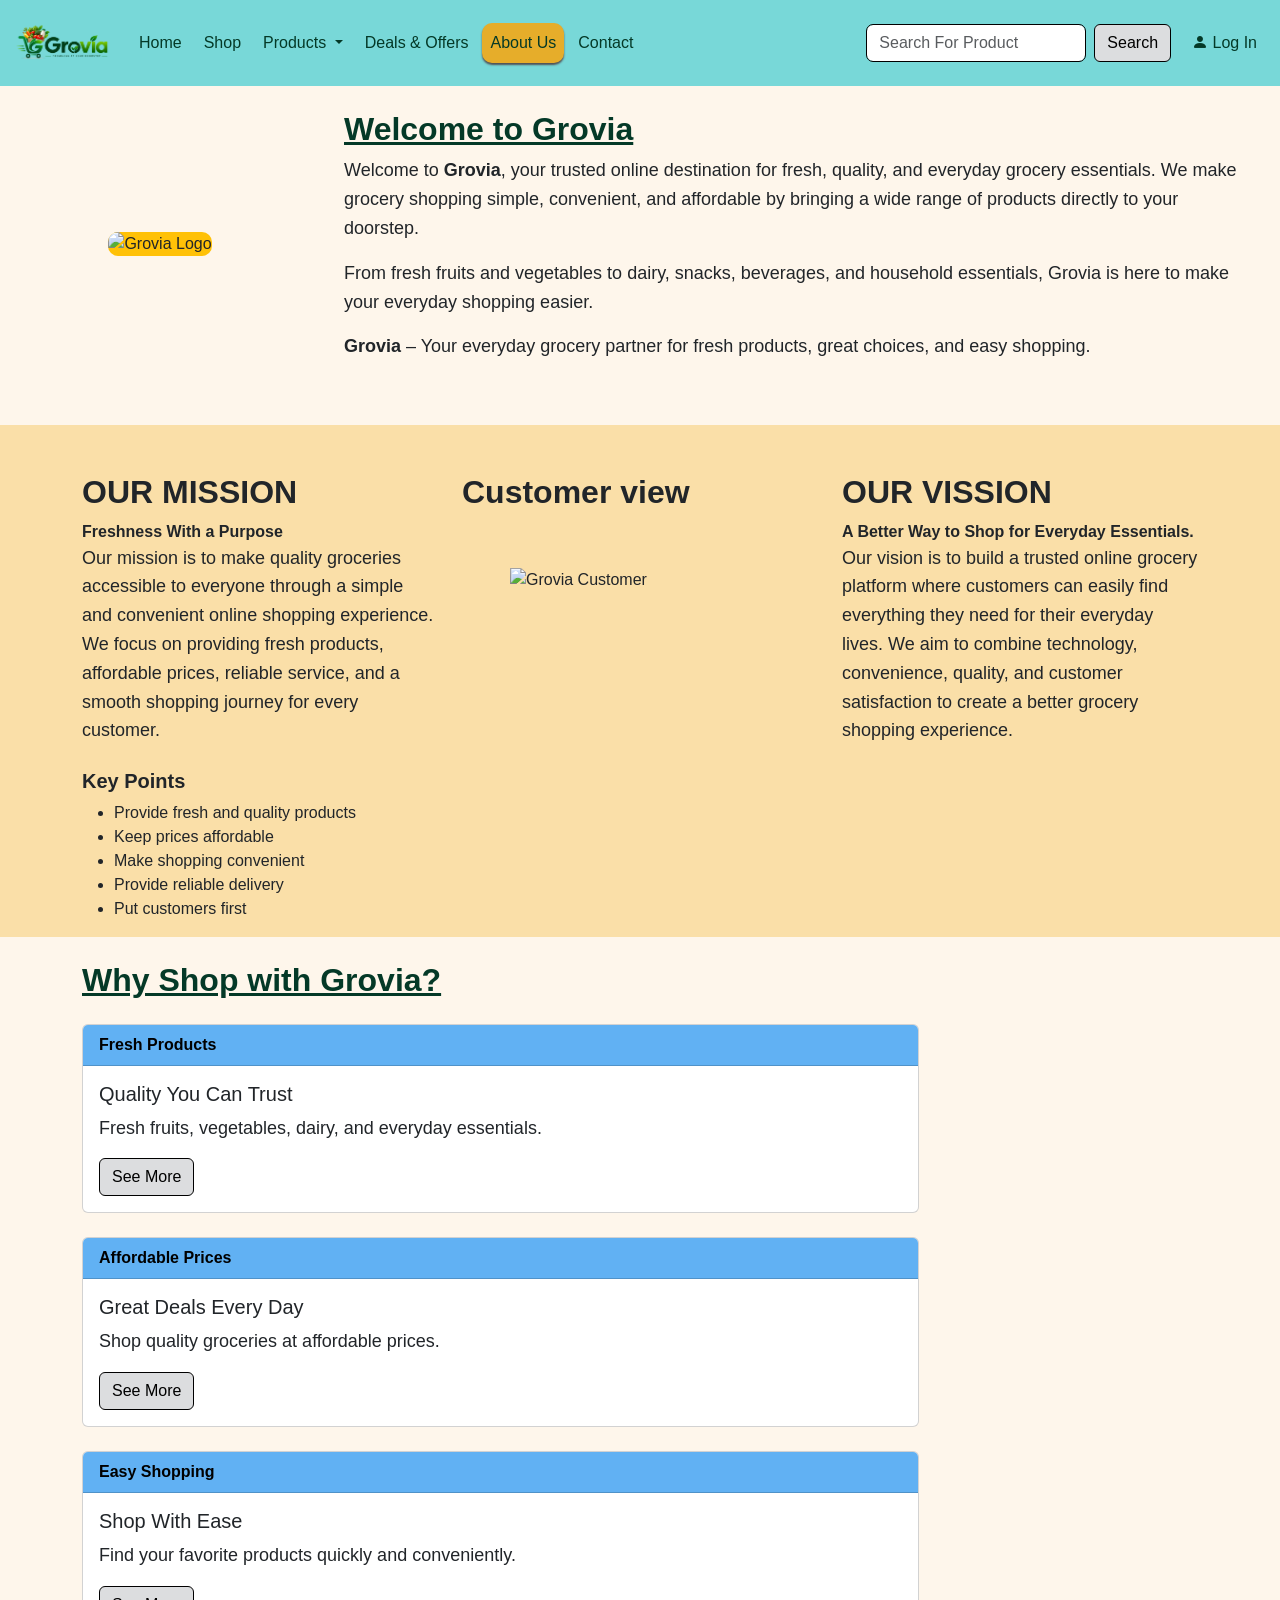
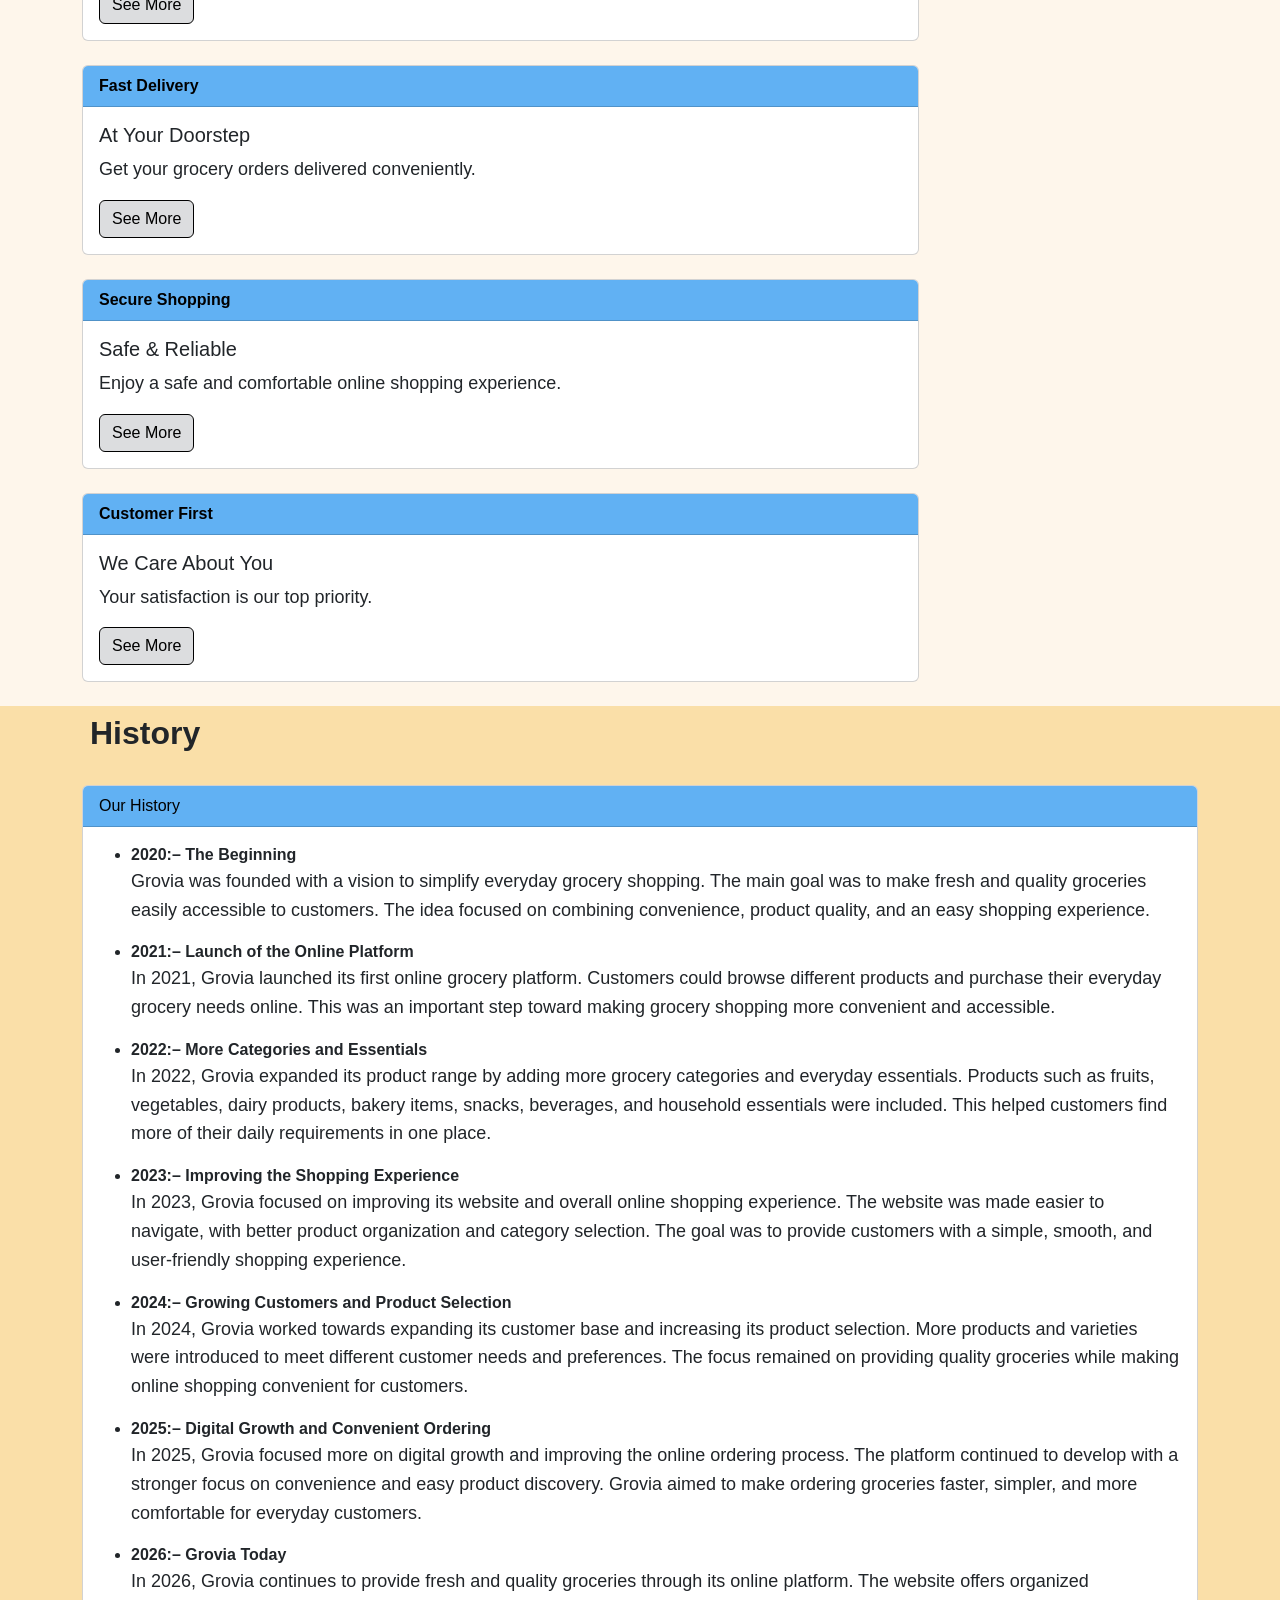
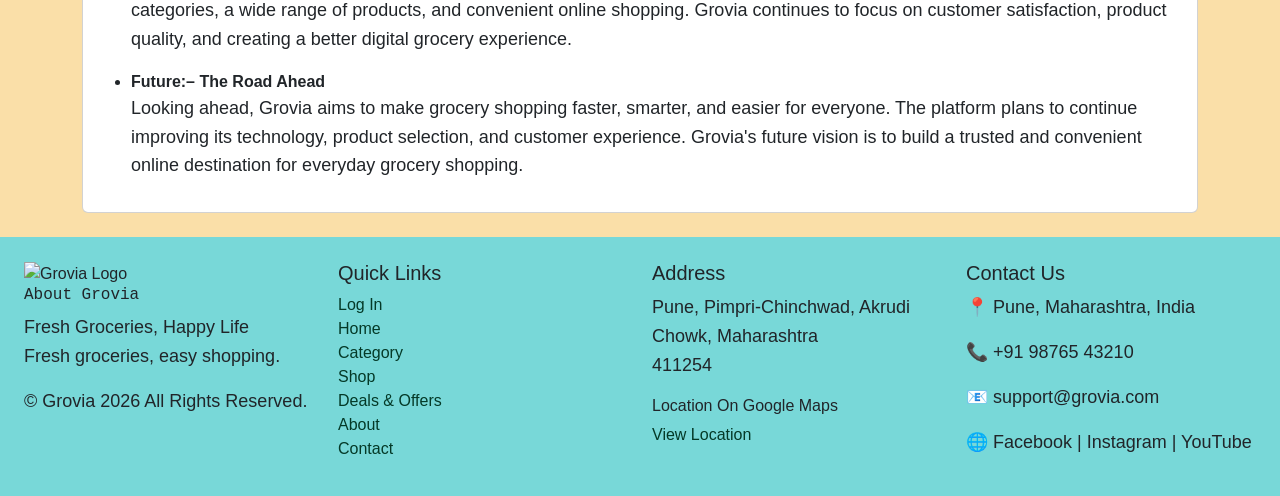
==== commit 8acc46a5: "Bootstrap Project ( Grovia )" ====
--- a/about.html
+++ b/about.html
@@ -44,7 +44,7 @@
 
                 <a class="navbar-brand" href="index.html">
 
-                    <img src="images/logo_3.png" alt="Grovia Logo" class="logo">
+                    <img src="Images/logo_3.png" alt="Grovia Logo" class="logo">
 
                 </a>
 
@@ -185,23 +185,17 @@
 
                     <div class="nav-right">
 
-
                         <form class="search-form" role="search">
-
                             <input class="form-control area" type="search" placeholder="Search For Product"
                                 aria-label="Search">
 
                             <button class="btn btn-color btn_hover" type="submit">
                                 Search
                             </button>
-
                         </form>
 
-
                         <a class="nav-link login-link p-2" href="login.html">
-
-                            👤 Log In
-
+                            <i class="bi bi-person-fill"></i> Log In
                         </a>
 
                     </div>
@@ -405,77 +399,77 @@
                 <div class="col-md-9 mt-4 mb-4">
                     <div class="card">
                         <div class="card-header">
-                            Fresh Products
+                            <b>Fresh Products</b>
                         </div>
                         <div class="card-body">
                             <h5 class="card-title">Quality You Can Trust</h5>
                             <p class="card-text">Fresh fruits, vegetables, dairy, and everyday essentials.
                             </p>
-                            <a href="#" class="btn btn-primary">Go somewhere</a>
+                            <a href="#" class="btn btn-color">See More</a>
                         </div>
                     </div>
                 </div>
                 <div class="col-md-9  mt-4 mb-4">
                     <div class="card">
                         <div class="card-header">
-                            Affordable Prices
+                            <b>Affordable Prices</b>
                         </div>
                         <div class="card-body">
                             <h5 class="card-title">Great Deals Every Day</h5>
                             <p class="card-text">Shop quality groceries at affordable prices.
                             </p>
-                            <a href="#" class="btn btn-primary">Go somewhere</a>
+                            <a href="#" class="btn btn-color">See More</a>
                         </div>
                     </div>
                 </div>
                 <div class="col-md-9  mt-4 mb-4">
                     <div class="card">
                         <div class="card-header">
-                            Easy Shopping
+                            <b>Easy Shopping</b>
                         </div>
                         <div class="card-body">
                             <h5 class="card-title">Shop With Ease</h5>
                             <p class="card-text">Find your favorite products quickly and conveniently.
                             </p>
-                            <a href="#" class="btn btn-primary">Go somewhere</a>
+                            <a href="#" class="btn btn-color">See More</a>
                         </div>
                     </div>
                 </div>
                 <div class="col-md-9  mt-4 mb-4">
                     <div class="card">
                         <div class="card-header">
-                            Fast Delivery
+                            <b>Fast Delivery</b>
                         </div>
                         <div class="card-body">
                             <h5 class="card-title">At Your Doorstep</h5>
                             <p class="card-text">Get your grocery orders delivered conveniently.
                             </p>
-                            <a href="#" class="btn btn-primary">Go somewhere</a>
+                            <a href="#" class="btn btn-color">See More</a>
                         </div>
                     </div>
                 </div>
                 <div class="col-md-9  mt-4 mb-4">
                     <div class="card">
                         <div class="card-header">
-                            Secure Shopping
+                            <b>Secure Shopping</b>
                         </div>
                         <div class="card-body">
                             <h5 class="card-title">Safe & Reliable</h5>
                             <p class="card-text">Enjoy a safe and comfortable online shopping experience.</p>
-                            <a href="#" class="btn btn-primary">Go somewhere</a>
+                            <a href="#" class="btn btn-color">See More</a>
                         </div>
                     </div>
                 </div>
                 <div class="col-md-9 mt-4 mb-4">
                     <div class="card">
                         <div class="card-header">
-                            Customer First
+                            <b>Customer First</b>
                         </div>
                         <div class="card-body">
                             <h5 class="card-title">We Care About You</h5>
                             <p class="card-text">Your satisfaction is our top priority.
                             </p>
-                            <a href="#" class="btn btn-primary">Go somewhere</a>
+                            <a href="#" class="btn btn-color">See More</a>
                         </div>
                     </div>
                 </div>
@@ -497,14 +491,90 @@
 
                     <div class="card-body">
                         <ul>
-                            <li><b>2020:</b> Grovia was founded with a vision to simplify grocery shopping.</li>
-                            <li><b>2021:</b> Launched its first online grocery platform.</li>
-                            <li><b>2022:</b> Added more grocery categories and everyday essentials.</li>
-                            <li><b>2023:</b> Improved the website and online shopping experience.</li>
-                            <li><b>2024:</b> Expanded its customer base and product selection.</li>
-                            <li><b>2025:</b> Focused on digital growth and convenient ordering.</li>
-                            <li><b>2026:</b> Grovia continues to provide fresh and quality groceries online.</li>
-                            <li><b>Future:</b> Working towards faster, smarter, and easier grocery shopping.</li>
+                            <li><b>2020:– The Beginning</b> <br>
+                                <p>
+                                    Grovia was founded with a vision to simplify everyday grocery shopping.
+                                    The main goal was to make fresh and quality groceries easily accessible to
+                                    customers.
+                                    The idea focused on combining convenience, product quality, and an easy
+                                    shopping experience.
+                                </p>
+                            </li>
+
+                            <li><b>2021:– Launch of the Online Platform</b> <br>
+                                <p>
+                                    In 2021, Grovia launched its first online grocery platform.
+                                    Customers could browse different products and purchase their everyday grocery
+                                    needs online.
+                                    This was an important step toward making grocery shopping more convenient and
+                                    accessible.
+                                </p>
+                            </li>
+
+                            <li><b>2022:– More Categories and Essentials</b> <br>
+                                <p>
+                                    In 2022, Grovia expanded its product range by adding more grocery categories
+                                    and everyday essentials.
+                                    Products such as fruits, vegetables, dairy products, bakery items, snacks,
+                                    beverages, and household essentials were included.
+                                    This helped customers find more of their daily requirements in one place.
+                                </p>
+                            </li>
+
+                            <li><b>2023:– Improving the Shopping Experience</b> <br>
+                                <p>
+                                    In 2023, Grovia focused on improving its website and overall online shopping
+                                    experience.
+                                    The website was made easier to navigate, with better product organization and
+                                    category selection.
+                                    The goal was to provide customers with a simple, smooth, and user-friendly
+                                    shopping experience.
+                                </p>
+                            </li>
+
+                            <li><b>2024:– Growing Customers and Product Selection</b> <br>
+                                <p>
+                                    In 2024, Grovia worked towards expanding its customer base and increasing its
+                                    product selection.
+                                    More products and varieties were introduced to meet different customer needs
+                                    and preferences.
+                                    The focus remained on providing quality groceries while making online shopping
+                                    convenient for customers.
+                                </p>
+                            </li>
+
+                            <li><b>2025:– Digital Growth and Convenient Ordering</b> <br>
+                                <p>
+                                    In 2025, Grovia focused more on digital growth and improving the online
+                                    ordering process.
+                                    The platform continued to develop with a stronger focus on convenience and
+                                    easy product discovery.
+                                    Grovia aimed to make ordering groceries faster, simpler, and more comfortable
+                                    for everyday customers.
+                                </p>
+                            </li>
+
+                            <li><b>2026:– Grovia Today</b> <br>
+                                <p>
+                                    In 2026, Grovia continues to provide fresh and quality groceries through its
+                                    online platform.
+                                    The website offers organized categories, a wide range of products, and
+                                    convenient online shopping.
+                                    Grovia continues to focus on customer satisfaction, product quality, and
+                                    creating a better digital grocery experience.
+                                </p>
+                            </li>
+
+                            <li><b>Future:– The Road Ahead</b> <br>
+                                <p>
+                                    Looking ahead, Grovia aims to make grocery shopping faster, smarter, and
+                                    easier for everyone.
+                                    The platform plans to continue improving its technology, product selection,
+                                    and customer experience.
+                                    Grovia's future vision is to build a trusted and convenient online destination
+                                    for everyday grocery shopping.
+                                </p>
+                            </li>
                         </ul>
                     </div>
                 </div>
--- a/css/index.css
+++ b/css/index.css
@@ -135,7 +135,7 @@
 .border_slider {
     border: 1px solid black;
     box-shadow: 2px 2px 2px gray;
-    border-radius: 0px 0px 40px 0px;
+    border-radius: 0px 0px 40px 40px;
 }
 
 
@@ -178,6 +178,11 @@
 /* =-=-=-=-=-=-=-=-==-==-===-==-===-==-=-====-=-=-=-=-=-=-=--=-=-=-=-=-=-===-=-=-=-=-=-=--=-=
    PRODUCTS
 =-=-=-=-=-=-=-=-==-==-===-==-===-==-=-====-=-=-=-=-=-=-=--=-=-=-=-=-=-===-=-=-=-=-=-=--=-= */
+
+
+.bg-prod-con {
+    background-color: rgb(232, 242, 251);
+}
 
 .bg-prod {
     background-color: rgb(246, 235, 215);
@@ -575,4 +580,21 @@
 
 .histort-bg-color {
     background-color: #fadfa8;
+}
+
+.card-header {
+
+    background-color: rgb(97, 177, 243);
+    color: black;
+}
+
+.btn-color {
+    background-color: rgb(220, 221, 223);
+    color: black;
+}
+
+.btn-color:hover {
+    background-color: rgb(158, 159, 160);
+    color: black;
+    border: 1px solid rgb(53, 53, 53);
 }
